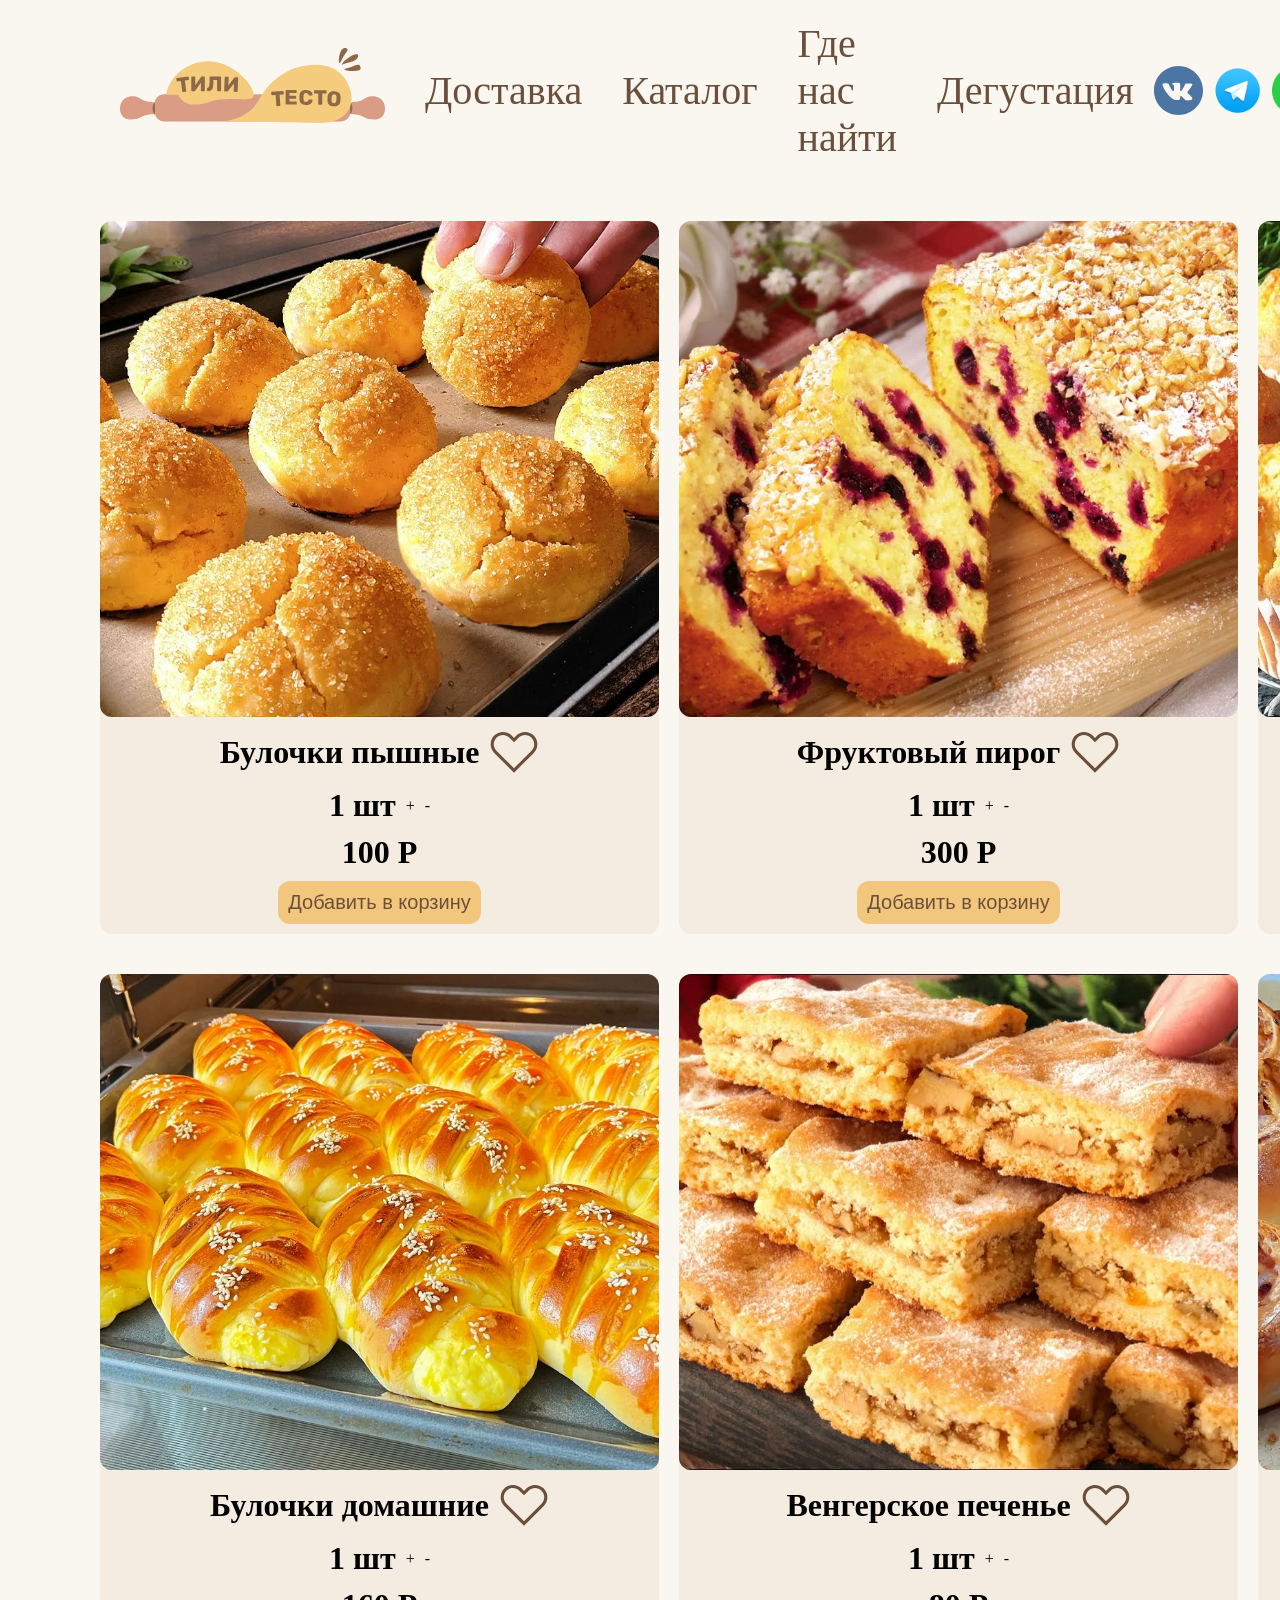
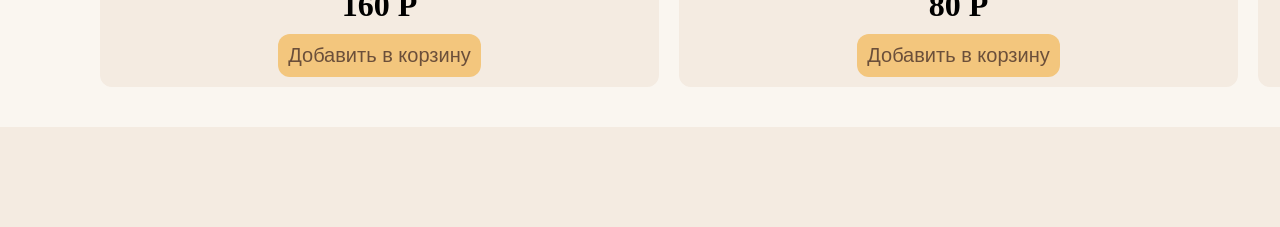
==== catalog.html @ a3ea9a0c "first commit" ====
<!DOCTYPE html>
<html lang="en">
<head>
    <meta charset="UTF-8">
    <meta name="viewport" content="width=device-width, initial-scale=1.0">
    <link rel="stylesheet" href="main.css">
    <link rel="stylesheet" href="vatiables.css">
    <title>Document</title>
</head>
<body>
    <header>
            <div class="nav">
                <a href="main.html"><img src="assets/ЛогоТилиТесто.svg" width="265" height="75"></a>
                <a href="delivery.html">Доставка</a>
                <a href="catalog.html">Каталог</a>
                <a href="poz.html">Где нас найти</a>
                <a href="tasting.html">Дегустация</a>
                
            </div>

            <div class="iconCon">
                <img src="assets/vk.svg">
                <img src="assets/tg.svg">
                <img src="assets/ws.svg">
            </div>
            <div class="iconCon">
                <img src="assets/like.svg">
                <img src="assets/corn.svg">
            </div>
        </header>
        <main>

        <div class="con">
            <div class="card">
                <img src="assets/булки2.webp" width="559" height="496">
                <div class="textCon">
                    <h4>Булочки пышные</h4>
                    <img src="assets/like.svg" width="50" height="50">
                </div>
                <div class="textCon">
                    <h4>1 шт</h4>
                    <a>+</a>
                    <a>-</a>
                </div>
                <h4>100 Р</h4>
                <button class="mainBTN">Добавить в корзину</button>
            </div>
            <div class="card">
                <img src="assets/pie.webp" width="559" height="496">
                <div class="textCon">
                    <h4>Фруктовый пирог</h4>
                    <img src="assets/like.svg" width="50" height="50">
                </div>
                <div class="textCon">
                    <h4>1 шт</h4>
                    <a>+</a>
                    <a>-</a>
                </div>
                <h4>300 Р</h4>
                <button class="mainBTN">Добавить в корзину</button>
            </div>
            <div class="card">
                <img src="assets/кекс.webp" width="559" height="496">
                <div class="textCon">
                    <h4>Кекс</h4>
                    <img src="assets/like.svg" width="50" height="50">
                </div>
                <div class="textCon">
                    <h4>1 шт</h4>
                    <a>+</a>
                    <a>-</a>
                </div>
                <h4>70 Р</h4>
                <button class="mainBTN">Добавить в корзину</button>
            </div>
        </div>
        <div class="con">
            <div class="card">
                <img src="assets/булки.webp" width="559" height="496">
                <div class="textCon">
                    <h4>Булочки домашние</h4>
                    <img src="assets/like.svg" width="50" height="50">
                </div>
                <div class="textCon">
                    <h4>1 шт</h4>
                    <a>+</a>
                    <a>-</a>
                </div>
                <h4>160 Р</h4>
                <button class="mainBTN">Добавить в корзину</button>
            </div>
            <div class="card">
                <img src="assets/печенье.webp" width="559" height="496">
                <div class="textCon">
                    <h4>Венгерское печенье</h4>
                    <img src="assets/like.svg" width="50" height="50">
                </div>
                <div class="textCon">
                    <h4>1 шт</h4>
                    <a>+</a>
                    <a>-</a>
                </div>
                <h4>80 Р</h4>
                <button class="mainBTN">Добавить в корзину</button>
            </div>
            <div class="card">
                <img src="assets/курник.webp" width="559" height="496">
                <div class="textCon">
                    <h4>Пицца боны</h4>
                    <img src="assets/like.svg" width="50" height="50">
                </div>
                <div class="textCon">
                    <h4>1 шт</h4>
                    <a>+</a>
                    <a>-</a>
                </div>
                <h4>200 Р</h4>
                <button class="mainBTN">Добавить в корзину</button>
            </div>
        </div>

        </main>
        <footer>

        </footer>
</body>
</html>
---- main.css ----
@import url('variables.css');
* {
    box-sizing: border-box;
    margin: 0;
    padding: 0;
    
    
}
a{
    text-decoration: none;
    .now{
    }
}
h2{
    font-size: 40px;
    color: var(--text-color);

}
h3{
    font-size: 36px;
}
h4{
    font-size: 32px;
}
h5{
    font-size: 24px;
}
body{
    background-color: var(--bg-main);
    width: 100%;
    height: 100%;
    
}
main{
    margin-left: var(--mg-page);
    margin-right: var(--mg-page);

}
header{
    margin-left: var(--mg-page);
    margin-right: var(--mg-page);
    display: flex;
    flex-direction: row;
    justify-content: space-between;
    margin-bottom: var(--big-gap);
    .nav{
        display: flex;
        flex-direction: row;
        gap: var(--big-gap);
        padding: var(--avg-gap);
        align-items: center;
        img{cursor: pointer;}
        a{
            font-size: 40px;
            color: var(--text-color);
        }
        
    }
    .iconCon{
        display: flex;
        flex-direction: row;
        align-items: center;
        gap: var(--mini-gap);
    }
}
footer{
    width: 100%;
    min-height: 100px;
    background-color: var(--bg-secondary);
}

.slider{
    position: relative;
    background: url(assets/sl1.webp);
    width: 1720px;
    height: 492px;
    border-radius: var(--border);
    margin-bottom: var(--big-gap);
    background-size: cover;
    background-position: center;
    background-repeat: no-repeat;
    
}
.slider::before{
    content: '';
    position: absolute;
    top: 0;
    left: 0;
    width: 100%;
    height: 100%;
    background-color: var(--text-color);
    opacity: 0.4;
    z-index: 1;
    border-radius: var(--border);
}
.slider >*{
    position: relative;
    z-index: 2;
}

.con{
    display: flex;
    flex-direction: row;
    gap: var(--avg-gap);
    img{border-radius: var(--border);}
    margin-bottom: var(--big-gap);
    .halfPageCon{
        position: relative;
        background-size: cover;
        background-position: center;
        background-repeat: no-repeat;
        width: 1720px;
        height: 492px;
        border-radius: var(--border);
        margin-bottom: var(--big-gap);
        color: var(--white-color);
        padding: var(--big-gap);
        gap: var(--avg-gap);
        display: flex;
        flex-direction: column;
        justify-content: center;
        .mainBTN{
            width: 250px;
        }
    }
    .halfPageCon:nth-child(1){
        background: url(assets/pie.webp);
        background-size: cover;
        background-position: center;
        background-repeat: no-repeat;

    }
    .halfPageCon:nth-child(2){
        background: url(assets/9390.jpg);
        background-size: cover;
        background-position: center;
        background-repeat: no-repeat;
        align-items: flex-end;

    }
    .halfPageCon::before{
        content: '';
        position: absolute;
        top: 0;
        left: 0;
        width: 100%;
        height: 100%;
        background-color: var(--text-color);
        opacity: 0.4;
        z-index: 1;
        border-radius: var(--border);
    }
    .halfPageCon >*{
    position: relative;
    z-index: 2;
}

}
.mainBTN{
    padding: var(--mini-gap);
    display: flex;
    flex-direction: row;
    justify-content: center;
    color: var(--text-color);
    background-color: var(--main-color);
    border-radius: var(--border);
    border: none;
    cursor: pointer;
    outline: none;
    font-size: 20px;
}

.card{
    display: flex;
    flex-direction: column;
    gap: var(--mini-gap);
    width: 559px;
    align-items: center;
    background-color: var(--bg-secondary);
    padding-bottom: var(--mini-gap);
    border-radius: var(--border);
    img{
        border-radius: var(--border);
        object-fit: cover;
        object-position: center;
    }
    .textCon{
        gap: var(--mini-gap);
        display: flex;
        flex-direction: row;
        align-items: center;
    }
}
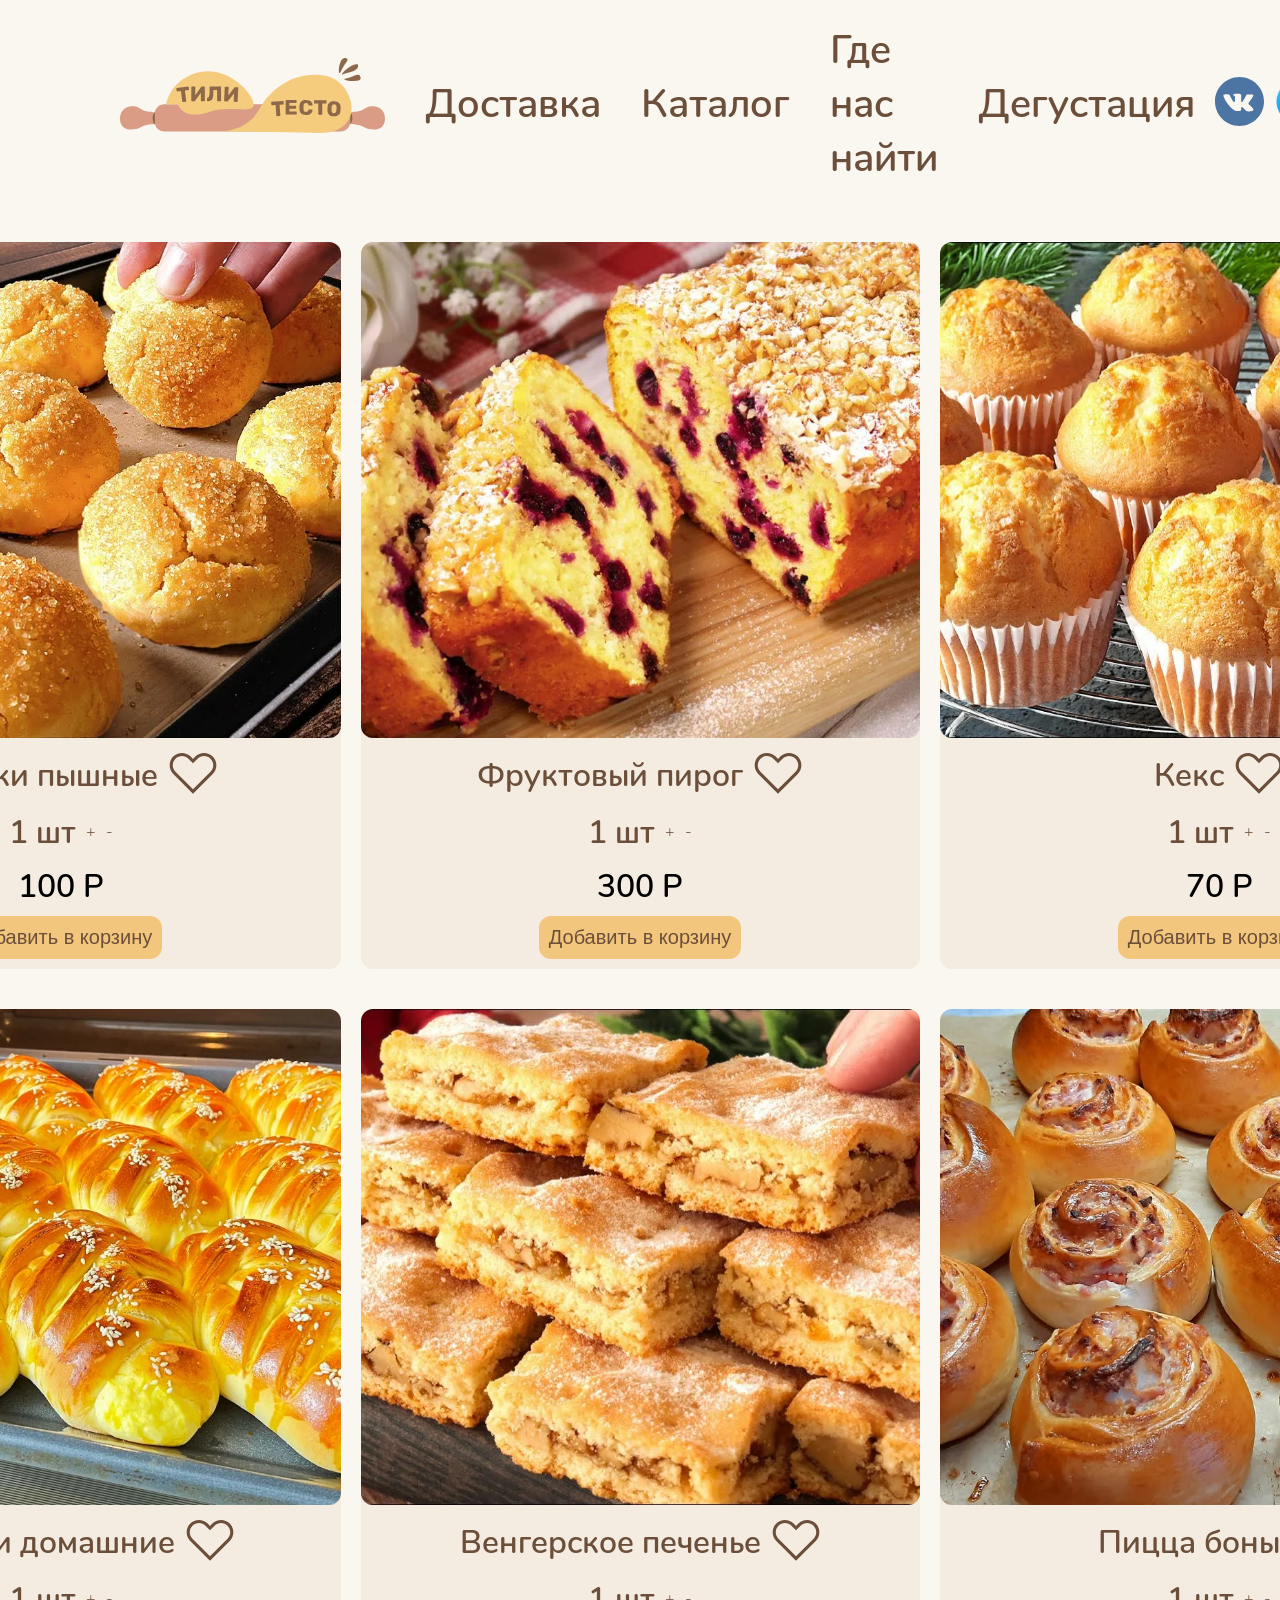
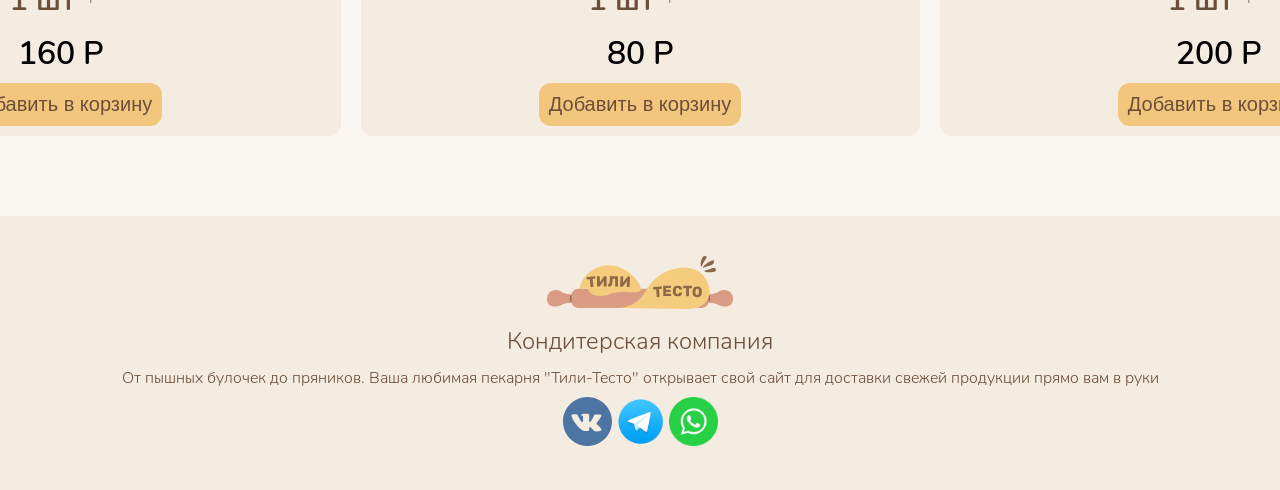
==== commit 66f26a16: "add fonts, pages" ====
--- a/catalog.html
+++ b/catalog.html
@@ -121,7 +121,14 @@
 
         </main>
         <footer>
-
+            <a href=""><img src="assets/ЛогоТилиТесто.svg" width="186"></a>
+            <h5>Кондитерская компания</h5>
+            <a>От пышных булочек до пряников. Ваша любимая пекарня "Тили-Тесто" открывает свой сайт для доставки свежей продукции прямо вам в руки</a>
+            <div class="iconCon">
+                <img src="assets/vk.svg">
+                <img src="assets/tg.svg">
+                <img src="assets/ws.svg">
+            </div>
         </footer>
 </body>
 </html>
--- a/main.css
+++ b/main.css
@@ -8,22 +8,29 @@
 }
 a{
     text-decoration: none;
-    .now{
-    }
+    font-family: "Nunito";
+
 }
 h2{
     font-size: 40px;
     color: var(--text-color);
+    font-family: "Nunito";
 
 }
 h3{
     font-size: 36px;
+    font-family: "Nunito";
+    font-weight: 900;
 }
 h4{
     font-size: 32px;
+    font-family: "Nunito";
+    font-weight: 600;
 }
 h5{
     font-size: 24px;
+    font-family: "Nunito";
+    font-weight: 400;
 }
 body{
     background-color: var(--bg-main);
@@ -34,6 +41,9 @@
 main{
     margin-left: var(--mg-page);
     margin-right: var(--mg-page);
+    display: flex;
+    flex-direction: column;
+    align-items: center;
 
 }
 header{
@@ -53,6 +63,7 @@
         a{
             font-size: 40px;
             color: var(--text-color);
+            font-weight: 700;
         }
         
     }
@@ -67,6 +78,16 @@
     width: 100%;
     min-height: 100px;
     background-color: var(--bg-secondary);
+    margin-top: var(--big-gap);
+    padding: var(--big-gap);
+    display: flex;
+    flex-direction: column;
+    align-items: center;
+    color: var(--text-color);
+    gap: var(--mini-gap);
+    a{
+        font-weight: 50;
+    }
 }
 
 .slider{
@@ -79,6 +100,61 @@
     background-size: cover;
     background-position: center;
     background-repeat: no-repeat;
+    display: flex;
+    flex-direction: column;
+    align-items: center;
+    padding: var(--big-gap);
+    padding-top: var(--mg-page);
+    gap: var(--sliderElemGap);
+    color: var(--bg-main);
+    h2{
+        color: var(--bg-main);
+        font-size: 42px;
+    }
+    .textCon{
+        display: flex;
+        flex-direction: column;
+        gap: var(--mini-gap);
+        align-items: center;
+        h5{
+            font-size: 28px;
+            font-weight: 800;
+            color: var(--bg-main);
+        }
+    }
+    .mainBTN{
+        width: 400px;
+        position: absolute;
+        bottom: 20%;
+    }
+    .sliderCon{
+        display: flex;
+        flex-direction: row;
+        gap: var(--sliderElemGap);
+        position: absolute;
+        bottom: 8%;
+        .arrow{
+            width: 150px;
+            height: 24px;
+            border-radius: 12px;
+            background-color: var(--bg-main);
+            position: relative;
+            .active{
+                width: 96px;
+                height: 10px;
+                background-color: var(--main-color);
+                position: absolute;
+                border-radius: var(--border);
+                left: 19%;
+                top: 30%;
+                
+                
+            }
+            /* .active:nth-child(1){
+                visibility: visible;
+            } */
+        }
+    }
     
 }
 .slider::before{
@@ -89,7 +165,7 @@
     width: 100%;
     height: 100%;
     background-color: var(--text-color);
-    opacity: 0.4;
+    opacity: 0.5;
     z-index: 1;
     border-radius: var(--border);
 }
@@ -109,20 +185,30 @@
         background-size: cover;
         background-position: center;
         background-repeat: no-repeat;
-        width: 1720px;
-        height: 492px;
+        width: 850px;
+        height: 426px;
         border-radius: var(--border);
-        margin-bottom: var(--big-gap);
+        
         color: var(--white-color);
         padding: var(--big-gap);
         gap: var(--avg-gap);
         display: flex;
         flex-direction: column;
         justify-content: center;
+        .textCon{
+            position: absolute;
+            top: 20%;
+            gap: var(--avg-gap);
+            display: flex;
+            flex-direction: column;
+        }
         .mainBTN{
+            position: absolute;
+            bottom: 35%;
             width: 250px;
         }
     }
+    
     .halfPageCon:nth-child(1){
         background: url(assets/pie.webp);
         background-size: cover;
@@ -146,16 +232,76 @@
         width: 100%;
         height: 100%;
         background-color: var(--text-color);
-        opacity: 0.4;
+        opacity: 0.5;
         z-index: 1;
         border-radius: var(--border);
     }
     .halfPageCon >*{
     position: relative;
     z-index: 2;
-}
-
-}
+    }
+    
+}
+.conAsk{
+    display: flex;
+    flex-direction: column;
+    width: 100%;
+    align-items: center;
+    padding: var(--avg-gap);
+    gap: var(--avg-gap);
+    .mainBTN{
+        width: 50%;
+        height: 70px;
+        align-items: center;
+        font-size: 36px;
+        font-weight: 500;
+    }
+    .conInCon{
+        display: flex;
+        flex-direction: column;
+        gap: var(--mini-gap);
+        .textCon{
+            display: flex;
+            flex-direction: row;
+
+            gap: var(--avg-gap);
+            input{
+                border-radius: var(--border);
+                width: 413px;
+                height: 68px;
+                border: 2px, solid;
+                background-color: var(--bg-main);
+                font-size: 30px;
+                text-align: center;
+                font-family: "Nunito";
+                font-weight: 500;
+            }
+        }
+    }
+}
+.conT{
+        display: flex;
+        flex-direction: row;
+        width: 100%;
+        gap: var(--avg-gap);
+        img{border-radius: var(--border);}
+        margin-bottom: var(--big-gap);
+        color: var(--text-color);
+        position: relative;
+        background-color: var(--bg-secondary);
+        h2{
+            font-weight: 2000;
+        }
+        .textConR{
+            display: flex;
+            flex-direction: column;
+            position: absolute;
+            right: 6%;
+            text-align: right;
+            gap: var(--big-gap);
+            top: 25%;
+        }
+    }
 .mainBTN{
     padding: var(--mini-gap);
     display: flex;
@@ -189,5 +335,23 @@
         display: flex;
         flex-direction: row;
         align-items: center;
+        color: var(--text-color);
+    }
+}
+.delCon{
+    width: 1420px;
+    height: 627px;
+    border-radius: var(--border);
+    background: url(assets/Frame\ 24.png);
+    background-size: cover;
+    background-position: center;
+    background-repeat: no-repeat;
+    padding: var(--big-gap);
+    margin-bottom: var(--big-gap);
+    h2{
+       font-family: "Nunito";
+       font-size: 48px;
+       font-weight: 800; 
+       color: var(--bg-main);
     }
 }
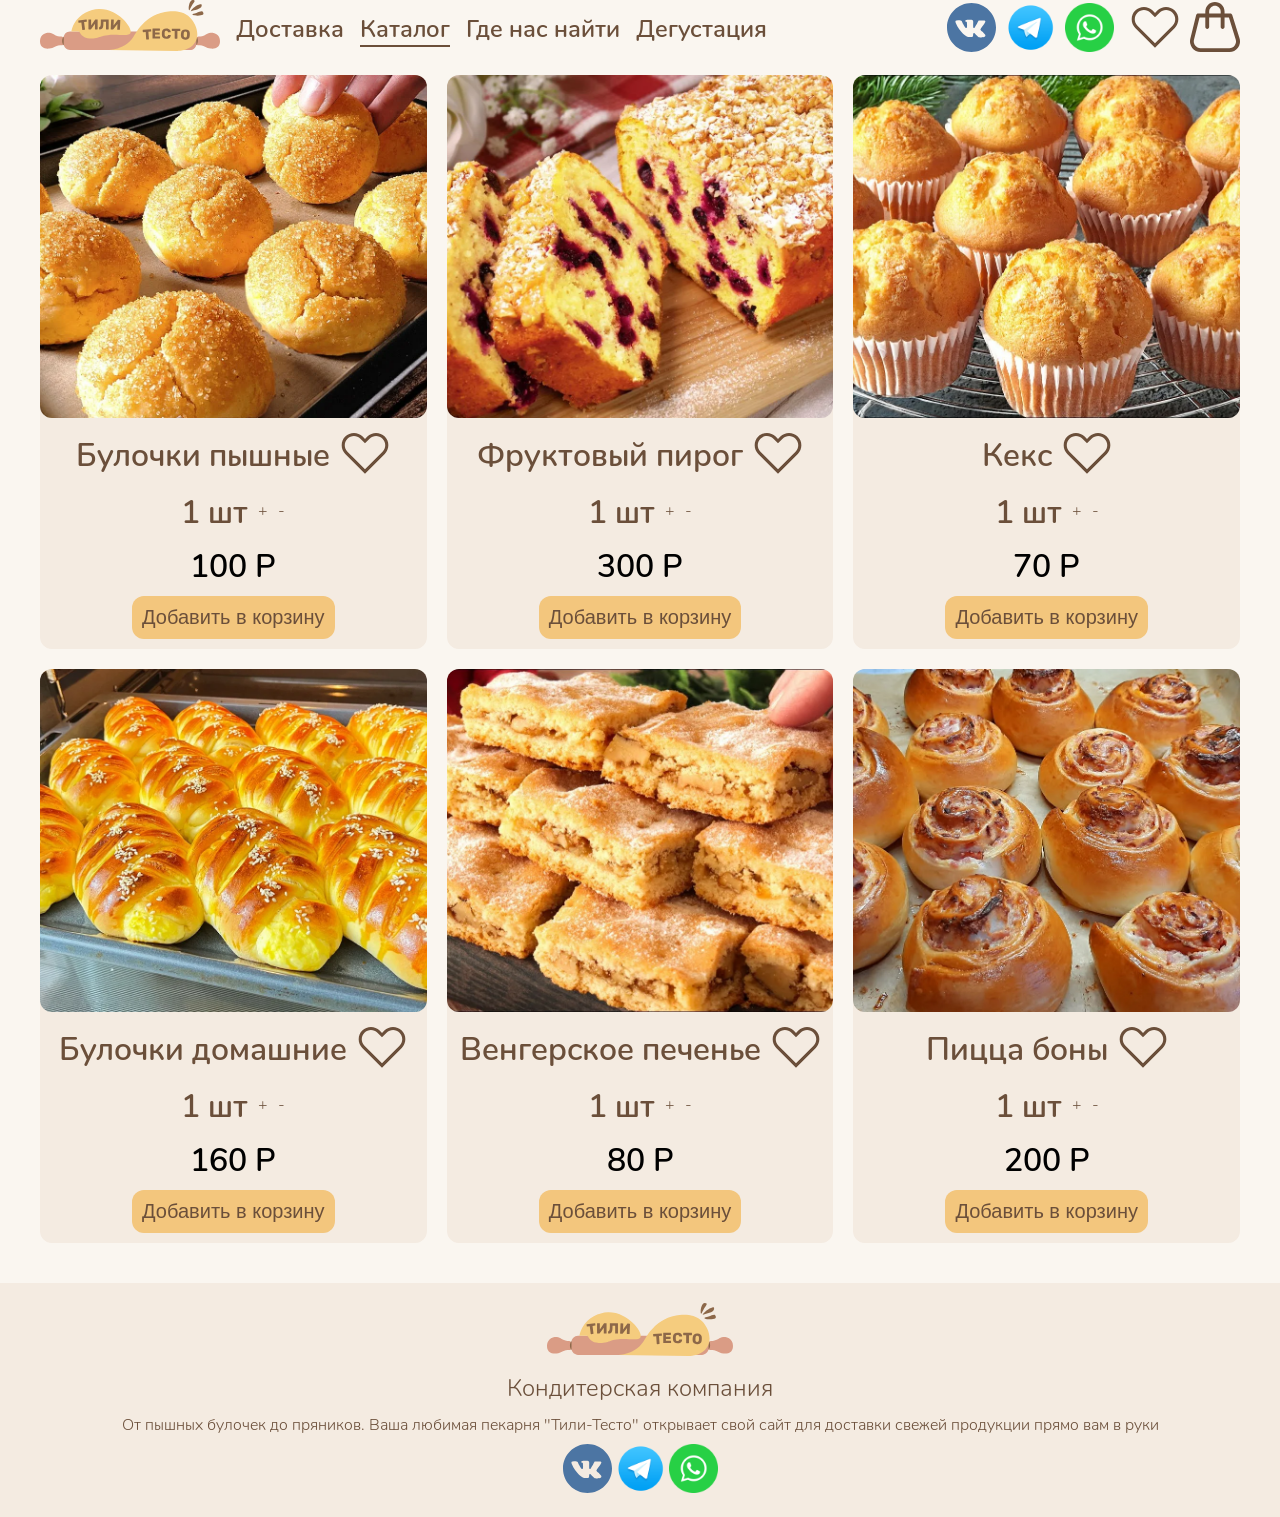
==== commit 16cf7752: "adaptive" ====
--- a/catalog.html
+++ b/catalog.html
@@ -9,10 +9,10 @@
 </head>
 <body>
     <header>
+            <a class="logo" href="main.html"><img src="assets/ЛогоТилиТесто.svg" width="265" height="75"></a>
             <div class="nav">
-                <a href="main.html"><img src="assets/ЛогоТилиТесто.svg" width="265" height="75"></a>
                 <a href="delivery.html">Доставка</a>
-                <a href="catalog.html">Каталог</a>
+                <a href="catalog.html" aria-current="page">Каталог</a>
                 <a href="poz.html">Где нас найти</a>
                 <a href="tasting.html">Дегустация</a>
                 
@@ -131,4 +131,4 @@
             </div>
         </footer>
 </body>
-</html>+</html>
--- a/main.css
+++ b/main.css
@@ -47,11 +47,14 @@
 
 }
 header{
-    margin-left: var(--mg-page);
-    margin-right: var(--mg-page);
+    width: calc(100% - 2 * var(--mg-page));
+    max-width: 1720px;
+    margin-left: auto;
+    margin-right: auto;
     display: flex;
     flex-direction: row;
-    justify-content: space-between;
+    align-items: center;
+    gap: var(--avg-gap);
     margin-bottom: var(--big-gap);
     .nav{
         display: flex;
@@ -59,11 +62,16 @@
         gap: var(--big-gap);
         padding: var(--avg-gap);
         align-items: center;
-        img{cursor: pointer;}
         a{
             font-size: 40px;
             color: var(--text-color);
             font-weight: 700;
+            white-space: nowrap;
+        }
+        a[aria-current="page"]{
+            text-decoration: underline;
+            text-decoration-color: var(--text-color);
+            text-underline-offset: 8px;
         }
         
     }
@@ -72,6 +80,9 @@
         flex-direction: row;
         align-items: center;
         gap: var(--mini-gap);
+    }
+    .nav + .iconCon{
+        margin-left: auto;
     }
 }
 footer{
@@ -93,7 +104,8 @@
 .slider{
     position: relative;
     background: url(assets/sl1.webp);
-    width: 1720px;
+    width: 100%;
+    max-width: 1720px;
     height: 492px;
     border-radius: var(--border);
     margin-bottom: var(--big-gap);
@@ -177,6 +189,8 @@
 .con{
     display: flex;
     flex-direction: row;
+    width: 100%;
+    max-width: 1720px;
     gap: var(--avg-gap);
     img{border-radius: var(--border);}
     margin-bottom: var(--big-gap);
@@ -185,8 +199,9 @@
         background-size: cover;
         background-position: center;
         background-repeat: no-repeat;
-        width: 850px;
-        height: 426px;
+        width: 100%;
+        max-width: 850px;
+        min-height: 426px;
         border-radius: var(--border);
         
         color: var(--white-color);
@@ -196,16 +211,13 @@
         flex-direction: column;
         justify-content: center;
         .textCon{
-            position: absolute;
-            top: 20%;
             gap: var(--avg-gap);
             display: flex;
             flex-direction: column;
         }
         .mainBTN{
-            position: absolute;
-            bottom: 35%;
             width: 250px;
+            max-width: 100%;
         }
     }
     
@@ -259,6 +271,7 @@
     .conInCon{
         display: flex;
         flex-direction: column;
+        max-width: 100%;
         gap: var(--mini-gap);
         .textCon{
             display: flex;
@@ -268,6 +281,7 @@
             input{
                 border-radius: var(--border);
                 width: 413px;
+                max-width: 100%;
                 height: 68px;
                 border: 2px, solid;
                 background-color: var(--bg-main);
@@ -285,6 +299,11 @@
         width: 100%;
         gap: var(--avg-gap);
         img{border-radius: var(--border);}
+        > img{
+            max-width: 50%;
+            height: auto;
+            object-fit: cover;
+        }
         margin-bottom: var(--big-gap);
         color: var(--text-color);
         position: relative;
@@ -320,7 +339,9 @@
     display: flex;
     flex-direction: column;
     gap: var(--mini-gap);
-    width: 559px;
+    width: 100%;
+    max-width: 559px;
+    min-width: 0;
     align-items: center;
     background-color: var(--bg-secondary);
     padding-bottom: var(--mini-gap);
@@ -330,6 +351,11 @@
         object-fit: cover;
         object-position: center;
     }
+    > img{
+        width: 100%;
+        height: auto;
+        aspect-ratio: 559 / 496;
+    }
     .textCon{
         gap: var(--mini-gap);
         display: flex;
@@ -339,7 +365,8 @@
     }
 }
 .delCon{
-    width: 1420px;
+    width: 100%;
+    max-width: 1420px;
     height: 627px;
     border-radius: var(--border);
     background: url(assets/Frame\ 24.png);
@@ -354,4 +381,151 @@
        font-weight: 800; 
        color: var(--bg-main);
     }
-}+}
+
+@media (max-width: 1700px) {
+    :root {
+        --mg-page: 40px;
+        --big-gap: 20px;
+    }
+    header {
+        gap: 16px;
+    }
+    header .nav {
+        gap: 16px;
+        padding: 0;
+    }
+    header .nav a {
+        font-size: 1.5rem;
+    }
+    header .logo img {
+        width: 180px;
+        height: auto;
+    }
+    .conT .textConR {
+        position: static;
+        justify-content: center;
+        padding: 20px;
+    }
+}
+@media (max-width: 1000px) {
+    header .iconCon img {
+        width: 30px;
+        height: auto;
+    }
+    header .nav {
+        position: fixed;
+        bottom: 0;
+        left: 0;
+        z-index: 10;
+        width: 100%;
+        padding: 10px 8px;
+        gap: 4px;
+        flex-wrap: nowrap;
+        justify-content: space-around;
+        background-color: var(--bg-secondary);
+    }
+    header .nav a {
+        flex: 1;
+        min-width: 0;
+        font-size: 0.75rem;
+        text-align: center;
+        white-space: normal;
+    }
+    header .logo img {
+        width: 120px;
+        height: auto;
+    }
+    body {
+        padding-bottom: 80px;
+    }
+}
+@media (max-width: 768px) {
+    :root {
+        --mg-page: 16px;
+    }
+    header .iconCon img {
+        width: 24px;
+        height: auto;
+    }
+    h2 {
+        font-size: 1.75rem;
+    }
+    h3 {
+        font-size: 1.5rem;
+    }
+    h4 {
+        font-size: 1.25rem;
+    }
+    h5 {
+        font-size: 1.125rem;
+    }
+    .con {
+        flex-direction: column;
+        align-items: center;
+    }
+    .slider {
+        height: auto;
+        min-height: 492px;
+        padding: 30px 16px;
+        text-align: center;
+    }
+    .slider h2 {
+        font-size: 1.75rem;
+    }
+    .slider .textCon h5 {
+        font-size: 1.125rem;
+    }
+    .slider .mainBTN {
+        position: relative;
+        bottom: auto;
+        width: 100%;
+        max-width: 400px;
+    }
+    .slider .sliderCon {
+        position: relative;
+        bottom: auto;
+        gap: 10px;
+        width: 100%;
+    }
+    .slider .sliderCon .arrow {
+        width: 25%;
+    }
+    .slider .sliderCon .arrow .active {
+        width: 64%;
+    }
+    .con .halfPageCon {
+        min-height: 300px;
+    }
+    .conT {
+        flex-direction: column;
+    }
+    .conT > img {
+        width: 100%;
+        max-width: 100%;
+    }
+    .conT .textConR {
+        text-align: left;
+        gap: 16px;
+    }
+    .conAsk .conInCon .textCon {
+        flex-direction: column;
+        gap: 8px;
+    }
+    .conAsk .conInCon .textCon input {
+        width: 100%;
+        font-size: 1.125rem;
+    }
+    .conAsk .mainBTN {
+        width: 100%;
+        height: auto;
+        font-size: 1.25rem;
+    }
+    .delCon {
+        height: auto;
+        min-height: 300px;
+    }
+    .delCon h2 {
+        font-size: 1.75rem;
+    }
+}
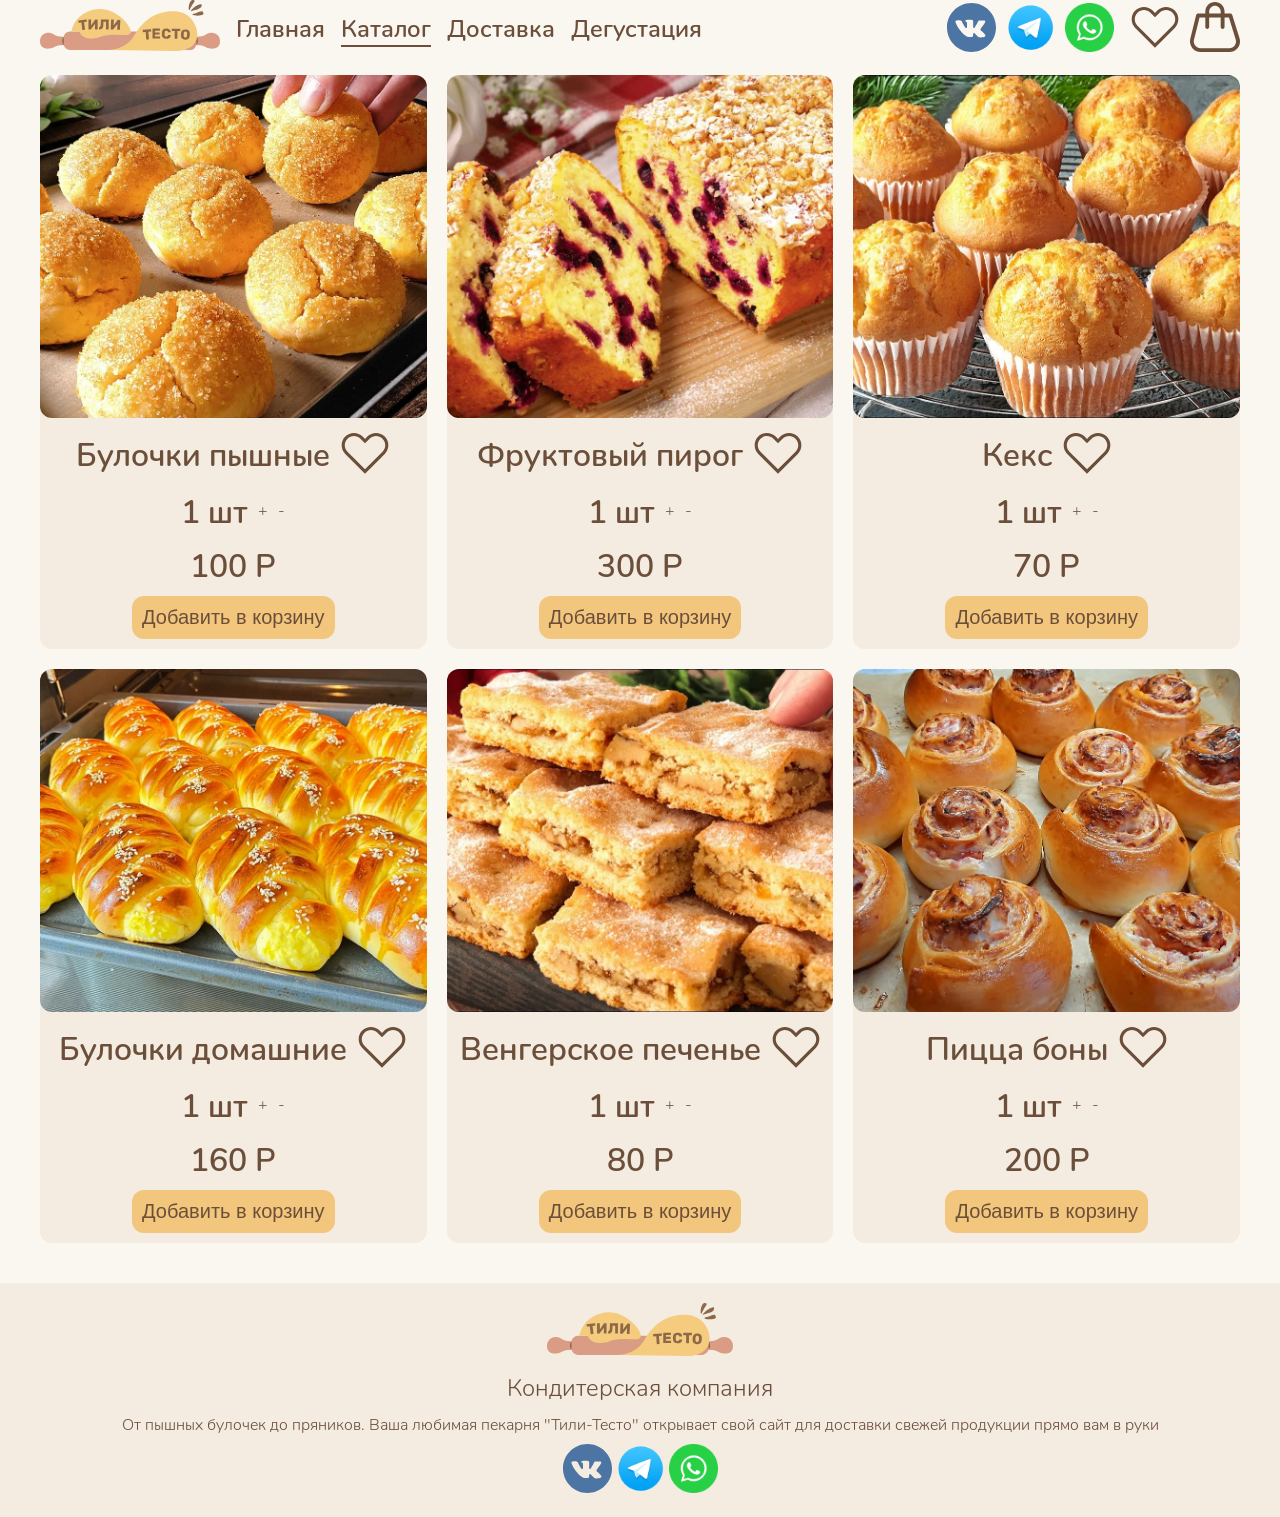
==== commit f465c900: "final changes" ====
--- a/catalog.html
+++ b/catalog.html
@@ -9,13 +9,12 @@
 </head>
 <body>
     <header>
-            <a class="logo" href="main.html"><img src="assets/ЛогоТилиТесто.svg" width="265" height="75"></a>
+            <a class="logo" href="index.html"><img src="assets/ЛогоТилиТесто.svg" width="265" height="75"></a>
             <div class="nav">
+                <a href="index.html">Главная</a>
+                <a href="catalog.html" aria-current="page">Каталог</a>
                 <a href="delivery.html">Доставка</a>
-                <a href="catalog.html" aria-current="page">Каталог</a>
-                <a href="poz.html">Где нас найти</a>
                 <a href="tasting.html">Дегустация</a>
-                
             </div>
 
             <div class="iconCon">
--- a/main.css
+++ b/main.css
@@ -10,6 +10,9 @@
     text-decoration: none;
     font-family: "Nunito";
 
+}
+.iconCon img, .card .textCon img{
+    cursor: pointer;
 }
 h2{
     font-size: 40px;
@@ -234,6 +237,7 @@
         background-position: center;
         background-repeat: no-repeat;
         align-items: flex-end;
+        text-align: right;
 
     }
     .halfPageCon::before{
@@ -258,6 +262,7 @@
     display: flex;
     flex-direction: column;
     width: 100%;
+    color: var(--text-color);
     align-items: center;
     padding: var(--avg-gap);
     gap: var(--avg-gap);
@@ -285,6 +290,7 @@
                 height: 68px;
                 border: 2px, solid;
                 background-color: var(--bg-main);
+                color: var(--text-color);
                 font-size: 30px;
                 text-align: center;
                 font-family: "Nunito";
@@ -333,11 +339,16 @@
     cursor: pointer;
     outline: none;
     font-size: 20px;
+    transition: filter 0.2s;
+    &:hover{
+        filter: brightness(0.92);
+    }
 }
 
 .card{
     display: flex;
     flex-direction: column;
+    color: var(--text-color);
     gap: var(--mini-gap);
     width: 100%;
     max-width: 559px;
@@ -369,7 +380,7 @@
     max-width: 1420px;
     height: 627px;
     border-radius: var(--border);
-    background: url(assets/Frame\ 24.png);
+    background: url(assets/dostavka.webp);
     background-size: cover;
     background-position: center;
     background-repeat: no-repeat;
@@ -382,6 +393,33 @@
        color: var(--bg-main);
     }
 }
+.deliveryMap{
+    width: 100%;
+    max-width: 1420px;
+    display: flex;
+    flex-direction: column;
+    align-items: flex-start;
+    gap: var(--avg-gap);
+    margin-top: var(--avg-gap);
+    color: var(--text-color);
+    font-family: "Nunito";
+    font-size: 1.25rem;
+    iframe{
+        width: 100%;
+        height: 450px;
+        border: 0;
+        border-radius: var(--border);
+    }
+    label{
+        display: flex;
+        align-items: center;
+        gap: var(--mini-gap);
+    }
+    .mainBTN{
+        width: 250px;
+        max-width: 100%;
+    }
+}
 
 @media (max-width: 1700px) {
     :root {
@@ -528,4 +566,7 @@
     .delCon h2 {
         font-size: 1.75rem;
     }
-}
+    .deliveryMap iframe {
+        height: 300px;
+    }
+}
